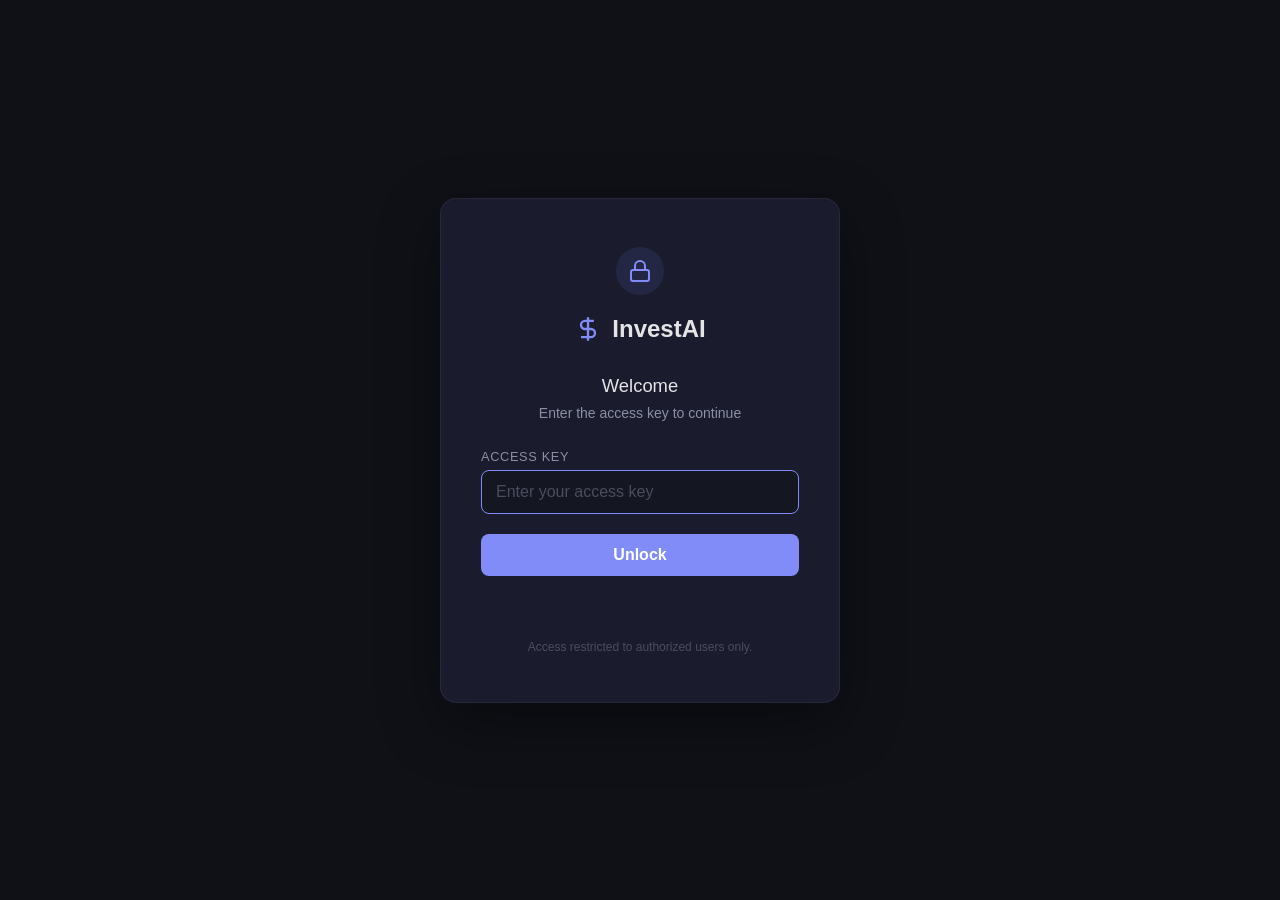
==== static/login.html @ 696a9e9e "Initial commit: InvestAI - full-stack investment advisory app Features: - Dashboard with live market" ====
<!DOCTYPE html>
<html lang="en">
<head>
    <meta charset="UTF-8">
    <meta name="viewport" content="width=device-width, initial-scale=1.0">
    <title>InvestAI — Login</title>
    <style>
        *{margin:0;padding:0;box-sizing:border-box}
        body{font-family:-apple-system,BlinkMacSystemFont,'Segoe UI',Roboto,sans-serif;background:#0f1117;color:#e4e4e7;display:flex;align-items:center;justify-content:center;min-height:100vh}
        .login-card{background:#1a1c2e;border:1px solid rgba(255,255,255,.06);border-radius:16px;padding:48px 40px;width:100%;max-width:400px;box-shadow:0 20px 60px rgba(0,0,0,.4)}
        .logo{display:flex;align-items:center;gap:10px;justify-content:center;margin-bottom:32px;color:#818cf8}
        .logo span{font-size:1.5rem;font-weight:700;color:#e4e4e7}
        h2{text-align:center;margin-bottom:8px;font-size:1.15rem;font-weight:500}
        .subtitle{text-align:center;color:#8b8fa3;font-size:.875rem;margin-bottom:28px}
        .form-group{margin-bottom:20px}
        label{display:block;font-size:.8rem;color:#8b8fa3;margin-bottom:6px;text-transform:uppercase;letter-spacing:.05em}
        input{width:100%;padding:12px 14px;background:#141622;border:1px solid rgba(255,255,255,.08);border-radius:8px;color:#e4e4e7;font-size:1rem;outline:none;transition:border-color .2s}
        input:focus{border-color:#818cf8}
        input::placeholder{color:#4a4d5e}
        .btn{width:100%;padding:12px;background:#818cf8;color:#fff;border:none;border-radius:8px;font-size:1rem;font-weight:600;cursor:pointer;transition:background .2s}
        .btn:hover{background:#6366f1}
        .btn:disabled{opacity:.5;cursor:not-allowed}
        .error{color:#ef4444;font-size:.85rem;text-align:center;margin-top:16px;min-height:20px}
        .footer{text-align:center;color:#4a4d5e;font-size:.75rem;margin-top:28px}
        .lock-icon{width:48px;height:48px;margin:0 auto 20px;background:rgba(129,140,248,.1);border-radius:50%;display:flex;align-items:center;justify-content:center}
    </style>
</head>
<body>
    <div class="login-card">
        <div class="lock-icon">
            <svg width="24" height="24" viewBox="0 0 24 24" fill="none" stroke="#818cf8" stroke-width="2"><rect x="3" y="11" width="18" height="11" rx="2" ry="2"/><path d="M7 11V7a5 5 0 0 1 10 0v4"/></svg>
        </div>
        <div class="logo">
            <svg width="28" height="28" viewBox="0 0 24 24" fill="none" stroke="currentColor" stroke-width="2"><path d="M12 2v20M17 5H9.5a3.5 3.5 0 0 0 0 7h5a3.5 3.5 0 0 1 0 7H6"/></svg>
            <span>InvestAI</span>
        </div>
        <h2>Welcome</h2>
        <p class="subtitle">Enter the access key to continue</p>
        <form id="login-form" onsubmit="doLogin(event)">
            <div class="form-group">
                <label for="access-key">Access Key</label>
                <input type="password" id="access-key" placeholder="Enter your access key" autocomplete="off" autofocus required>
            </div>
            <button type="submit" class="btn" id="login-btn">Unlock</button>
            <div class="error" id="error-msg"></div>
        </form>
        <div class="footer">Access restricted to authorized users only.</div>
    </div>
    <script>
        async function doLogin(e) {
            e.preventDefault();
            const key = document.getElementById("access-key").value.trim();
            const btn = document.getElementById("login-btn");
            const err = document.getElementById("error-msg");
            if (!key) return;

            btn.disabled = true;
            btn.textContent = "Verifying...";
            err.textContent = "";

            try {
                const res = await fetch("/auth/login", {
                    method: "POST",
                    headers: {"Content-Type": "application/json"},
                    body: JSON.stringify({key: key}),
                });
                if (res.ok) {
                    window.location.href = "/";
                } else {
                    const data = await res.json();
                    err.textContent = data.detail || "Invalid access key";
                    btn.disabled = false;
                    btn.textContent = "Unlock";
                }
            } catch (ex) {
                err.textContent = "Connection error. Try again.";
                btn.disabled = false;
                btn.textContent = "Unlock";
            }
        }
    </script>
</body>
</html>
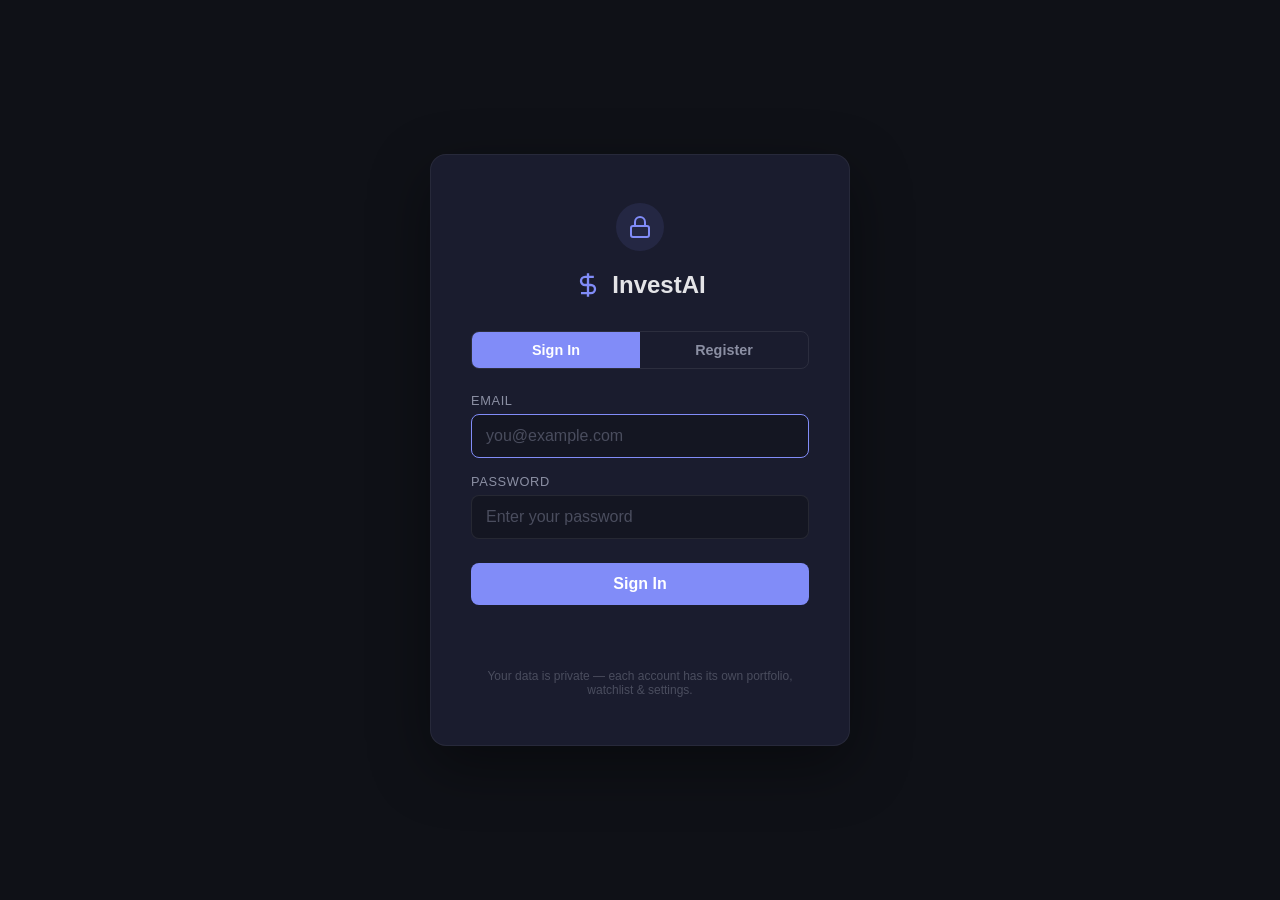
==== commit 183ef419: "feat: multi-user support with per-user data isolation - Add User model with email/password (bcrypt h" ====
--- a/static/login.html
+++ b/static/login.html
@@ -7,22 +7,29 @@
     <style>
         *{margin:0;padding:0;box-sizing:border-box}
         body{font-family:-apple-system,BlinkMacSystemFont,'Segoe UI',Roboto,sans-serif;background:#0f1117;color:#e4e4e7;display:flex;align-items:center;justify-content:center;min-height:100vh}
-        .login-card{background:#1a1c2e;border:1px solid rgba(255,255,255,.06);border-radius:16px;padding:48px 40px;width:100%;max-width:400px;box-shadow:0 20px 60px rgba(0,0,0,.4)}
+        .login-card{background:#1a1c2e;border:1px solid rgba(255,255,255,.06);border-radius:16px;padding:48px 40px;width:100%;max-width:420px;box-shadow:0 20px 60px rgba(0,0,0,.4)}
         .logo{display:flex;align-items:center;gap:10px;justify-content:center;margin-bottom:32px;color:#818cf8}
         .logo span{font-size:1.5rem;font-weight:700;color:#e4e4e7}
         h2{text-align:center;margin-bottom:8px;font-size:1.15rem;font-weight:500}
         .subtitle{text-align:center;color:#8b8fa3;font-size:.875rem;margin-bottom:28px}
-        .form-group{margin-bottom:20px}
+        .form-group{margin-bottom:16px}
         label{display:block;font-size:.8rem;color:#8b8fa3;margin-bottom:6px;text-transform:uppercase;letter-spacing:.05em}
         input{width:100%;padding:12px 14px;background:#141622;border:1px solid rgba(255,255,255,.08);border-radius:8px;color:#e4e4e7;font-size:1rem;outline:none;transition:border-color .2s}
         input:focus{border-color:#818cf8}
         input::placeholder{color:#4a4d5e}
-        .btn{width:100%;padding:12px;background:#818cf8;color:#fff;border:none;border-radius:8px;font-size:1rem;font-weight:600;cursor:pointer;transition:background .2s}
+        .btn{width:100%;padding:12px;background:#818cf8;color:#fff;border:none;border-radius:8px;font-size:1rem;font-weight:600;cursor:pointer;transition:background .2s;margin-top:8px}
         .btn:hover{background:#6366f1}
         .btn:disabled{opacity:.5;cursor:not-allowed}
+        .btn-secondary{background:transparent;border:1px solid #818cf8;color:#818cf8}
+        .btn-secondary:hover{background:rgba(129,140,248,.1)}
         .error{color:#ef4444;font-size:.85rem;text-align:center;margin-top:16px;min-height:20px}
+        .success{color:#22c55e;font-size:.85rem;text-align:center;margin-top:16px;min-height:20px}
         .footer{text-align:center;color:#4a4d5e;font-size:.75rem;margin-top:28px}
         .lock-icon{width:48px;height:48px;margin:0 auto 20px;background:rgba(129,140,248,.1);border-radius:50%;display:flex;align-items:center;justify-content:center}
+        .tab-bar{display:flex;gap:0;margin-bottom:24px;border-radius:8px;overflow:hidden;border:1px solid rgba(255,255,255,.08)}
+        .tab-btn{flex:1;padding:10px;background:transparent;color:#8b8fa3;border:none;font-size:.9rem;font-weight:600;cursor:pointer;transition:all .2s}
+        .tab-btn.active{background:#818cf8;color:#fff}
+        .hidden{display:none}
     </style>
 </head>
 <body>
@@ -34,48 +41,127 @@
             <svg width="28" height="28" viewBox="0 0 24 24" fill="none" stroke="currentColor" stroke-width="2"><path d="M12 2v20M17 5H9.5a3.5 3.5 0 0 0 0 7h5a3.5 3.5 0 0 1 0 7H6"/></svg>
             <span>InvestAI</span>
         </div>
-        <h2>Welcome</h2>
-        <p class="subtitle">Enter the access key to continue</p>
+
+        <div class="tab-bar">
+            <button class="tab-btn active" onclick="showTab('login')">Sign In</button>
+            <button class="tab-btn" onclick="showTab('register')">Register</button>
+        </div>
+
+        <!-- Login Form -->
         <form id="login-form" onsubmit="doLogin(event)">
             <div class="form-group">
-                <label for="access-key">Access Key</label>
-                <input type="password" id="access-key" placeholder="Enter your access key" autocomplete="off" autofocus required>
+                <label for="login-email">Email</label>
+                <input type="email" id="login-email" placeholder="you@example.com" autocomplete="email" autofocus required>
             </div>
-            <button type="submit" class="btn" id="login-btn">Unlock</button>
-            <div class="error" id="error-msg"></div>
+            <div class="form-group">
+                <label for="login-password">Password</label>
+                <input type="password" id="login-password" placeholder="Enter your password" autocomplete="current-password" required>
+            </div>
+            <button type="submit" class="btn" id="login-btn">Sign In</button>
+            <div class="error" id="login-error"></div>
         </form>
-        <div class="footer">Access restricted to authorized users only.</div>
+
+        <!-- Register Form -->
+        <form id="register-form" class="hidden" onsubmit="doRegister(event)">
+            <div class="form-group">
+                <label for="reg-name">Name</label>
+                <input type="text" id="reg-name" placeholder="Your name" autocomplete="name">
+            </div>
+            <div class="form-group">
+                <label for="reg-email">Email</label>
+                <input type="email" id="reg-email" placeholder="you@example.com" autocomplete="email" required>
+            </div>
+            <div class="form-group">
+                <label for="reg-password">Password</label>
+                <input type="password" id="reg-password" placeholder="Choose a password (min 4 chars)" autocomplete="new-password" required minlength="4">
+            </div>
+            <button type="submit" class="btn" id="reg-btn">Create Account</button>
+            <div class="error" id="reg-error"></div>
+            <div class="success" id="reg-success"></div>
+        </form>
+
+        <div class="footer">Your data is private — each account has its own portfolio, watchlist &amp; settings.</div>
     </div>
     <script>
+        function showTab(tab) {
+            document.querySelectorAll('.tab-btn').forEach(b => b.classList.remove('active'));
+            if (tab === 'login') {
+                document.querySelectorAll('.tab-btn')[0].classList.add('active');
+                document.getElementById('login-form').classList.remove('hidden');
+                document.getElementById('register-form').classList.add('hidden');
+            } else {
+                document.querySelectorAll('.tab-btn')[1].classList.add('active');
+                document.getElementById('login-form').classList.add('hidden');
+                document.getElementById('register-form').classList.remove('hidden');
+            }
+        }
+
         async function doLogin(e) {
             e.preventDefault();
-            const key = document.getElementById("access-key").value.trim();
+            const email = document.getElementById("login-email").value.trim();
+            const password = document.getElementById("login-password").value;
             const btn = document.getElementById("login-btn");
-            const err = document.getElementById("error-msg");
-            if (!key) return;
+            const err = document.getElementById("login-error");
+            if (!email || !password) return;
 
             btn.disabled = true;
-            btn.textContent = "Verifying...";
+            btn.textContent = "Signing in...";
             err.textContent = "";
 
             try {
                 const res = await fetch("/auth/login", {
                     method: "POST",
                     headers: {"Content-Type": "application/json"},
-                    body: JSON.stringify({key: key}),
+                    body: JSON.stringify({email, password}),
                 });
                 if (res.ok) {
                     window.location.href = "/";
                 } else {
                     const data = await res.json();
-                    err.textContent = data.detail || "Invalid access key";
+                    err.textContent = data.detail || "Invalid email or password";
                     btn.disabled = false;
-                    btn.textContent = "Unlock";
+                    btn.textContent = "Sign In";
                 }
             } catch (ex) {
                 err.textContent = "Connection error. Try again.";
                 btn.disabled = false;
-                btn.textContent = "Unlock";
+                btn.textContent = "Sign In";
+            }
+        }
+
+        async function doRegister(e) {
+            e.preventDefault();
+            const name = document.getElementById("reg-name").value.trim();
+            const email = document.getElementById("reg-email").value.trim();
+            const password = document.getElementById("reg-password").value;
+            const btn = document.getElementById("reg-btn");
+            const err = document.getElementById("reg-error");
+            const suc = document.getElementById("reg-success");
+            if (!email || !password) return;
+
+            btn.disabled = true;
+            btn.textContent = "Creating account...";
+            err.textContent = "";
+            suc.textContent = "";
+
+            try {
+                const res = await fetch("/auth/register", {
+                    method: "POST",
+                    headers: {"Content-Type": "application/json"},
+                    body: JSON.stringify({email, password, name}),
+                });
+                if (res.ok) {
+                    window.location.href = "/";
+                } else {
+                    const data = await res.json();
+                    err.textContent = data.detail || "Registration failed";
+                    btn.disabled = false;
+                    btn.textContent = "Create Account";
+                }
+            } catch (ex) {
+                err.textContent = "Connection error. Try again.";
+                btn.disabled = false;
+                btn.textContent = "Create Account";
             }
         }
     </script>
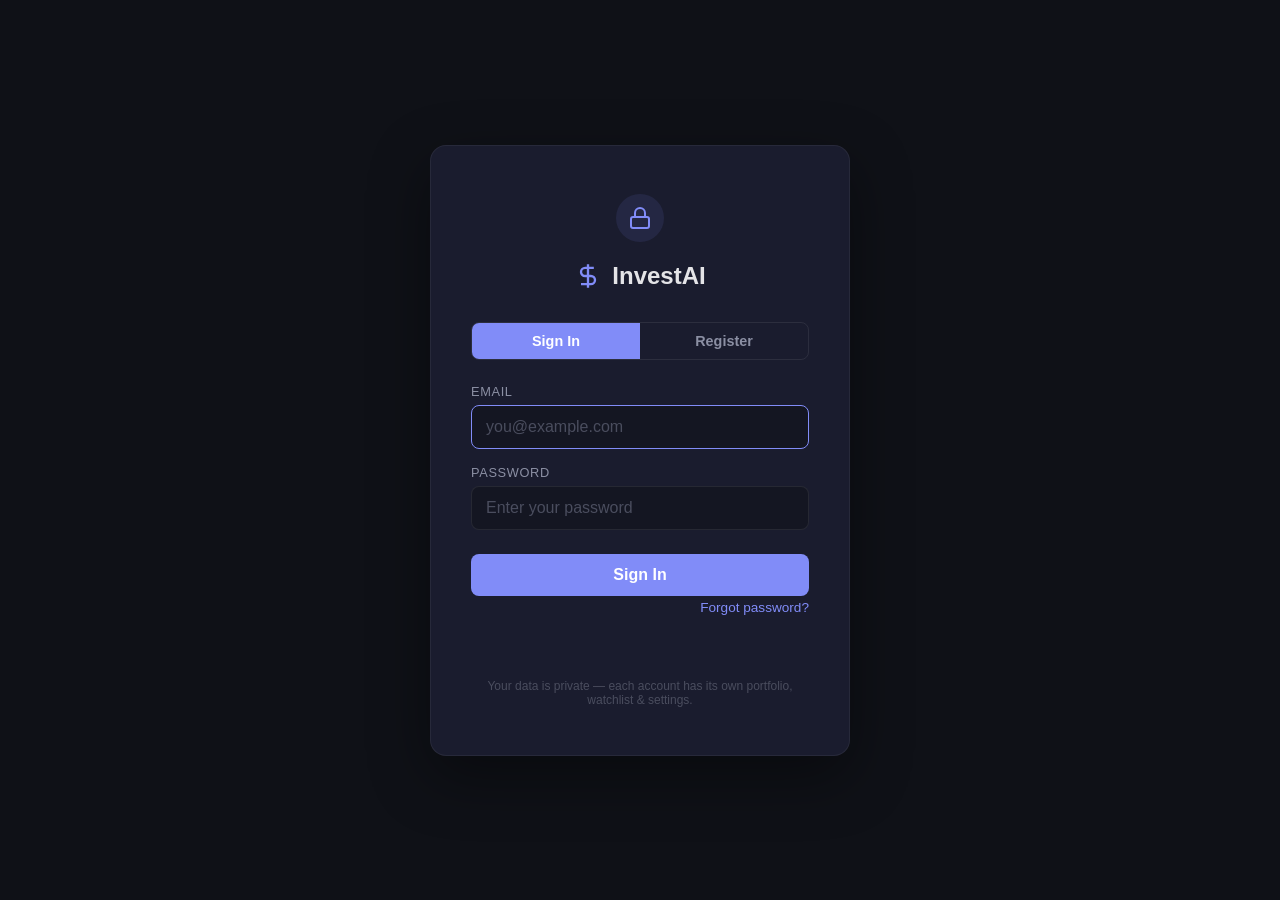
==== commit 963a0932: "test: add E2E tests for full-width layout + search bars on all pages - TestFullWidthLayout: verify ." ====
--- a/static/login.html
+++ b/static/login.html
@@ -30,6 +30,11 @@
         .tab-btn{flex:1;padding:10px;background:transparent;color:#8b8fa3;border:none;font-size:.9rem;font-weight:600;cursor:pointer;transition:all .2s}
         .tab-btn.active{background:#818cf8;color:#fff}
         .hidden{display:none}
+        .forgot-link{color:#818cf8;font-size:.85rem;text-align:right;display:block;margin-top:4px;cursor:pointer;text-decoration:none}
+        .forgot-link:hover{text-decoration:underline}
+        .back-link{color:#8b8fa3;font-size:.85rem;cursor:pointer;text-decoration:none;display:inline-flex;align-items:center;gap:4px;margin-bottom:16px}
+        .back-link:hover{color:#e4e4e7}
+        .code-input{letter-spacing:.5em;text-align:center;font-size:1.3rem;font-family:monospace}
     </style>
 </head>
 <body>
@@ -58,6 +63,7 @@
                 <input type="password" id="login-password" placeholder="Enter your password" autocomplete="current-password" required>
             </div>
             <button type="submit" class="btn" id="login-btn">Sign In</button>
+            <a class="forgot-link" onclick="showForgotPassword()">Forgot password?</a>
             <div class="error" id="login-error"></div>
         </form>
 
@@ -81,10 +87,47 @@
         </form>
 
         <div class="footer">Your data is private — each account has its own portfolio, watchlist &amp; settings.</div>
+
+        <!-- Forgot Password: Step 1 - Enter Email -->
+        <form id="forgot-form" class="hidden" onsubmit="doForgot(event)">
+            <a class="back-link" onclick="showLoginFromForgot()">&#8592; Back to Sign In</a>
+            <h2 style="margin-bottom:8px">Reset Password</h2>
+            <p class="subtitle">Enter your email and we'll send you a reset code.</p>
+            <div class="form-group">
+                <label for="forgot-email">Email</label>
+                <input type="email" id="forgot-email" placeholder="you@example.com" required>
+            </div>
+            <button type="submit" class="btn" id="forgot-btn">Send Reset Code</button>
+            <div class="error" id="forgot-error"></div>
+            <div class="success" id="forgot-success"></div>
+        </form>
+
+        <!-- Forgot Password: Step 2 - Enter Code + New Password -->
+        <form id="reset-form" class="hidden" onsubmit="doReset(event)">
+            <a class="back-link" onclick="showForgotPassword()">&#8592; Back</a>
+            <h2 style="margin-bottom:8px">Enter Reset Code</h2>
+            <p class="subtitle">Check your email for the 6-digit code.</p>
+            <div class="form-group">
+                <label for="reset-code">Reset Code</label>
+                <input type="text" id="reset-code" class="code-input" placeholder="000000" maxlength="6" pattern="[0-9]{6}" required>
+            </div>
+            <div class="form-group">
+                <label for="reset-password">New Password</label>
+                <input type="password" id="reset-password" placeholder="Min 4 characters" minlength="4" required>
+            </div>
+            <button type="submit" class="btn" id="reset-btn">Reset Password</button>
+            <div class="error" id="reset-error"></div>
+            <div class="success" id="reset-success"></div>
+        </form>
     </div>
     <script>
+        // ── Tab switching ────────────────────────────
         function showTab(tab) {
             document.querySelectorAll('.tab-btn').forEach(b => b.classList.remove('active'));
+            document.getElementById('forgot-form').classList.add('hidden');
+            document.getElementById('reset-form').classList.add('hidden');
+            document.querySelector('.tab-bar').classList.remove('hidden');
+            document.querySelector('.footer').classList.remove('hidden');
             if (tab === 'login') {
                 document.querySelectorAll('.tab-btn')[0].classList.add('active');
                 document.getElementById('login-form').classList.remove('hidden');
@@ -96,6 +139,34 @@
             }
         }
 
+        // ── Show / hide forgot password ──────────────
+        let _forgotEmail = "";
+
+        function showForgotPassword() {
+            document.getElementById('login-form').classList.add('hidden');
+            document.getElementById('register-form').classList.add('hidden');
+            document.getElementById('reset-form').classList.add('hidden');
+            document.querySelector('.tab-bar').classList.add('hidden');
+            document.querySelector('.footer').classList.add('hidden');
+            document.getElementById('forgot-form').classList.remove('hidden');
+            document.getElementById('forgot-error').textContent = "";
+            document.getElementById('forgot-success').textContent = "";
+        }
+
+        function showLoginFromForgot() {
+            document.getElementById('forgot-form').classList.add('hidden');
+            document.getElementById('reset-form').classList.add('hidden');
+            showTab('login');
+        }
+
+        function showResetForm() {
+            document.getElementById('forgot-form').classList.add('hidden');
+            document.getElementById('reset-form').classList.remove('hidden');
+            document.getElementById('reset-error').textContent = "";
+            document.getElementById('reset-success').textContent = "";
+        }
+
+        // ── Login ────────────────────────────────────
         async function doLogin(e) {
             e.preventDefault();
             const email = document.getElementById("login-email").value.trim();
@@ -129,6 +200,7 @@
             }
         }
 
+        // ── Register ─────────────────────────────────
         async function doRegister(e) {
             e.preventDefault();
             const name = document.getElementById("reg-name").value.trim();
@@ -164,6 +236,79 @@
                 btn.textContent = "Create Account";
             }
         }
+
+        // ── Forgot Password ─────────────────────────
+        async function doForgot(e) {
+            e.preventDefault();
+            const email = document.getElementById("forgot-email").value.trim();
+            const btn = document.getElementById("forgot-btn");
+            const err = document.getElementById("forgot-error");
+            const suc = document.getElementById("forgot-success");
+            if (!email) return;
+
+            btn.disabled = true;
+            btn.textContent = "Sending...";
+            err.textContent = "";
+            suc.textContent = "";
+
+            try {
+                const res = await fetch("/auth/forgot-password", {
+                    method: "POST",
+                    headers: {"Content-Type": "application/json"},
+                    body: JSON.stringify({email}),
+                });
+                const data = await res.json();
+                if (res.ok) {
+                    _forgotEmail = email;
+                    suc.textContent = data.message || "Reset code sent!";
+                    setTimeout(() => showResetForm(), 1500);
+                } else {
+                    err.textContent = data.detail || "Something went wrong";
+                }
+            } catch (ex) {
+                err.textContent = "Connection error. Try again.";
+            } finally {
+                btn.disabled = false;
+                btn.textContent = "Send Reset Code";
+            }
+        }
+
+        // ── Reset Password ──────────────────────────
+        async function doReset(e) {
+            e.preventDefault();
+            const code = document.getElementById("reset-code").value.trim();
+            const newPassword = document.getElementById("reset-password").value;
+            const btn = document.getElementById("reset-btn");
+            const err = document.getElementById("reset-error");
+            const suc = document.getElementById("reset-success");
+            if (!code || !newPassword) return;
+
+            btn.disabled = true;
+            btn.textContent = "Resetting...";
+            err.textContent = "";
+            suc.textContent = "";
+
+            try {
+                const res = await fetch("/auth/reset-password", {
+                    method: "POST",
+                    headers: {"Content-Type": "application/json"},
+                    body: JSON.stringify({email: _forgotEmail, code, new_password: newPassword}),
+                });
+                const data = await res.json();
+                if (res.ok) {
+                    suc.textContent = data.message || "Password reset! Redirecting...";
+                    setTimeout(() => showLoginFromForgot(), 2000);
+                } else {
+                    err.textContent = data.detail || "Reset failed";
+                    btn.disabled = false;
+                    btn.textContent = "Reset Password";
+                }
+            } catch (ex) {
+                err.textContent = "Connection error. Try again.";
+                btn.disabled = false;
+                btn.textContent = "Reset Password";
+            }
+        }
     </script>
 </body>
 </html>
